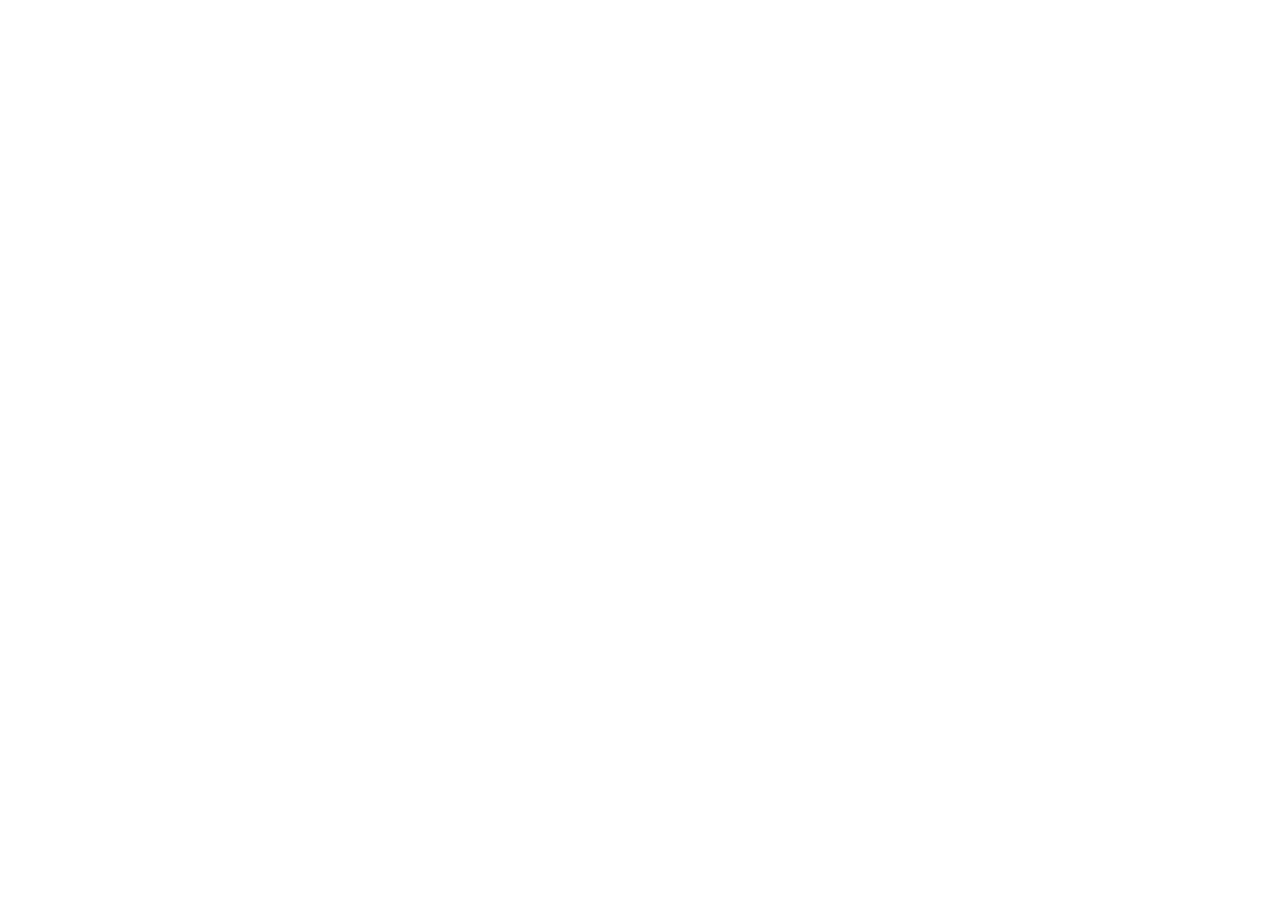
==== project-01.html @ 7f0d86ca "Add files via upload" ====
﻿<!doctype html>
<html lang="zh-CN">
<head>
  <meta charset="utf-8">
  <meta name="viewport" content="width=device-width, initial-scale=1">
  <title>鍏堣繘鍒堕€犳妧鏈?| 钂嬬褰?/title>
  <link rel="stylesheet" href="site.css">
</head>
<body>
  <header class="site-header">
    <a class="brand" href="index.html"><span>钂嬬褰?/span><span>Industrial Design Portfolio</span></a>
    <nav class="nav"><a href="index.html">棣栭〉</a><a class="active" href="projects.html">浣滃搧</a></nav>
  </header>
  <main class="page">
    <section class="page-title reveal">
      <div class="eyebrow">PROJECT 01</div>
      <h1>鍏堣繘鍒堕€?span>鎶€鏈?/span></h1>
      <p class="lead">YANGSEN 鍝佺墝绯诲垪鍒涙剰璁捐锛岄€氳繃缃戠珯浼樺寲銆佷骇鍝佹晥鏋滃浘鍜屽満鏅覆鏌撳缓绔嬪埗閫犲搧鐗岀殑涓撲笟鎰熴€?/p>
      <div class="tags"><span class="tag">鏍′紒鍚堜綔椤圭洰</span><span class="tag">缃戠珯浼樺寲</span><span class="tag">鏁版帶鏈哄簥娓叉煋</span></div>
      <nav class="project-nav"><a class="active" href="project-01.html">01</a><a href="project-02.html">02</a><a href="project-03.html">03</a><a href="project-04.html">04</a><a href="project-05.html">05</a><a href="project-06.html">06</a></nav>
    </section>
    <section class="section gallery">
      <img class="wide reveal" src="p01-cnc-hero.jpg" alt="鏁版帶鏈哄簥鍦烘櫙娓叉煋">
      <img class="reveal contain" src="p01-cnc-render.png" alt="鏁版帶鏈哄簥鏁堟灉鍥?>
      <img class="reveal" src="p01-website-screen.png" alt="缃戠珯浼樺寲鐣岄潰">
      <img class="reveal" src="p01-web-scene-a.jpeg" alt="缃戠珯鍦烘櫙 A">
      <img class="reveal" src="p01-web-scene-b.jpeg" alt="缃戠珯鍦烘櫙 B">
    </section>
  </main>
  <footer class="site-footer"><span>PROJECT 01 / YANGSEN</span><span><a href="projects.html">Back to projects</a></span></footer>
  <script src="site.js"></script>
</body>
</html>
---- site.css ----
:root {
  --bg: #070b0f;
  --panel: rgba(18, 26, 33, 0.72);
  --panel-strong: rgba(23, 34, 43, 0.92);
  --line: rgba(143, 226, 235, 0.18);
  --text: #f5f8fa;
  --muted: #8d9aa4;
  --soft: #c9d2d7;
  --cyan: #21d6e3;
  --orange: #ff6b35;
  --gold: #d6b16c;
  --max: 1180px;
}

* {
  box-sizing: border-box;
}

html {
  background: var(--bg);
  color: var(--text);
  font-family: "Inter", "Segoe UI", "Microsoft YaHei UI", "Microsoft YaHei", sans-serif;
  scroll-behavior: smooth;
}

body {
  margin: 0;
  min-height: 100vh;
  background:
    linear-gradient(90deg, rgba(255,255,255,0.035) 1px, transparent 1px) 0 0 / 84px 84px,
    linear-gradient(rgba(255,255,255,0.028) 1px, transparent 1px) 0 0 / 84px 84px,
    radial-gradient(circle at 75% 18%, rgba(33, 214, 227, 0.16), transparent 32vw),
    radial-gradient(circle at 12% 74%, rgba(255, 107, 53, 0.12), transparent 34vw),
    var(--bg);
  overflow-x: hidden;
}

body::before {
  content: "";
  position: fixed;
  inset: 0;
  pointer-events: none;
  background:
    linear-gradient(115deg, transparent 0 28%, rgba(33, 214, 227, 0.11) 29%, transparent 31% 100%),
    linear-gradient(rgba(255,255,255,0.035), rgba(255,255,255,0));
  mix-blend-mode: screen;
  opacity: 0.65;
  animation: scan 8s ease-in-out infinite alternate;
  z-index: 0;
}

a {
  color: inherit;
  text-decoration: none;
}

img {
  display: block;
  max-width: 100%;
}

.site-header {
  position: fixed;
  top: 0;
  left: 0;
  right: 0;
  z-index: 50;
  display: flex;
  align-items: center;
  justify-content: space-between;
  gap: 24px;
  padding: 22px clamp(20px, 4vw, 54px);
  background: linear-gradient(rgba(7, 11, 15, 0.84), rgba(7, 11, 15, 0.22));
  backdrop-filter: blur(16px);
}

.brand {
  display: grid;
  gap: 2px;
  font-weight: 800;
  letter-spacing: 0;
}

.brand span:last-child {
  color: var(--muted);
  font-size: 12px;
  font-weight: 600;
}

.nav {
  display: flex;
  align-items: center;
  gap: 22px;
  color: var(--soft);
  font-size: 14px;
}

.nav a {
  position: relative;
  padding: 8px 0;
}

.nav a::after {
  content: "";
  position: absolute;
  left: 0;
  right: 0;
  bottom: 0;
  height: 1px;
  background: var(--cyan);
  transform: scaleX(0);
  transform-origin: left;
  transition: transform 220ms ease;
}

.nav a:hover::after,
.nav a.active::after {
  transform: scaleX(1);
}

.page {
  position: relative;
  z-index: 1;
}

.section {
  width: min(var(--max), calc(100% - 40px));
  margin: 0 auto;
  padding: 104px 0;
}

.hero {
  min-height: 100vh;
  display: grid;
  grid-template-columns: minmax(320px, 0.78fr) minmax(360px, 1.22fr);
  align-items: center;
  gap: 36px;
  width: min(1240px, calc(100% - 40px));
  margin: 0 auto;
  padding: 120px 0 64px;
}

.hero-copy {
  padding: 28px 0;
}

.eyebrow {
  display: inline-flex;
  align-items: center;
  gap: 12px;
  margin-bottom: 28px;
  color: var(--cyan);
  font-size: 13px;
  font-weight: 800;
}

.eyebrow::before {
  content: "";
  width: 38px;
  height: 2px;
  background: var(--orange);
}

.hero h1,
.page-title h1 {
  margin: 0;
  font-size: clamp(54px, 8vw, 108px);
  line-height: 0.92;
  letter-spacing: 0;
}

.hero h1 span,
.page-title h1 span {
  display: block;
  color: transparent;
  -webkit-text-stroke: 1px rgba(245, 248, 250, 0.72);
}

.lead {
  max-width: 520px;
  margin: 28px 0 0;
  color: var(--soft);
  font-size: 19px;
  line-height: 1.72;
}

.hero-actions {
  display: flex;
  flex-wrap: wrap;
  gap: 14px;
  margin-top: 34px;
}

.button {
  display: inline-flex;
  align-items: center;
  justify-content: center;
  min-height: 46px;
  padding: 0 20px;
  border: 1px solid rgba(255,255,255,0.14);
  background: rgba(255,255,255,0.06);
  color: var(--text);
  font-weight: 800;
  transition: transform 180ms ease, border-color 180ms ease, background 180ms ease;
}

.button.primary {
  border-color: rgba(255, 107, 53, 0.7);
  background: linear-gradient(135deg, rgba(255, 107, 53, 0.9), rgba(255, 107, 53, 0.32));
}

.button:hover {
  transform: translateY(-2px);
  border-color: rgba(33, 214, 227, 0.7);
}

.hero-visual {
  position: relative;
  min-height: 620px;
  perspective: 1200px;
}

.hero-frame,
.feature-frame {
  position: relative;
  overflow: hidden;
  border: 1px solid rgba(255,255,255,0.12);
  background: rgba(255,255,255,0.05);
  box-shadow: 0 26px 100px rgba(0, 0, 0, 0.48);
}

.hero-frame {
  height: 560px;
  transform: rotateY(-8deg) rotateX(3deg);
  transform-origin: center;
}

.hero-frame img,
.feature-frame img {
  width: 100%;
  height: 100%;
  object-fit: cover;
}

.hero-frame::after,
.feature-frame::after,
.project-card::after {
  content: "";
  position: absolute;
  inset: 0;
  background: linear-gradient(110deg, transparent 0 42%, rgba(255,255,255,0.2) 48%, transparent 54% 100%);
  transform: translateX(-120%);
  animation: glint 5.8s ease-in-out infinite;
  pointer-events: none;
}

.orbital {
  position: absolute;
  border: 1px solid rgba(33, 214, 227, 0.32);
  inset: 56px -22px 30px 34px;
  transform: rotate(-7deg);
  pointer-events: none;
}

.metrics {
  position: absolute;
  left: -6px;
  bottom: 34px;
  display: grid;
  grid-template-columns: repeat(3, 1fr);
  gap: 1px;
  width: min(560px, 92%);
  border: 1px solid rgba(255,255,255,0.12);
  background: rgba(255,255,255,0.08);
  backdrop-filter: blur(18px);
}

.metric {
  padding: 18px;
  background: rgba(7, 11, 15, 0.78);
}

.metric strong {
  display: block;
  font-size: 28px;
  color: var(--text);
}

.metric span {
  color: var(--muted);
  font-size: 12px;
}

.page-title {
  width: min(var(--max), calc(100% - 40px));
  margin: 0 auto;
  padding: 154px 0 54px;
}

.page-title p {
  max-width: 740px;
}

.project-grid {
  display: grid;
  grid-template-columns: repeat(3, 1fr);
  gap: 18px;
}

.project-card {
  position: relative;
  overflow: hidden;
  min-height: 420px;
  border: 1px solid rgba(255,255,255,0.12);
  background: var(--panel);
  transition: transform 260ms ease, border-color 260ms ease;
}

.project-card:hover {
  transform: translateY(-8px);
  border-color: rgba(33, 214, 227, 0.56);
}

.project-card img {
  width: 100%;
  height: 270px;
  object-fit: cover;
  filter: saturate(0.95) contrast(1.05);
  transition: transform 500ms ease;
}

.project-card:hover img {
  transform: scale(1.05);
}

.project-card .content {
  padding: 22px;
}

.num {
  color: var(--orange);
  font-size: 13px;
  font-weight: 900;
}

.project-card h2,
.gallery-copy h2 {
  margin: 8px 0 10px;
  font-size: 28px;
  line-height: 1.18;
}

.tags {
  display: flex;
  flex-wrap: wrap;
  gap: 8px;
  margin-top: 16px;
}

.tag {
  border: 1px solid rgba(255,255,255,0.14);
  padding: 7px 10px;
  color: var(--soft);
  font-size: 12px;
  background: rgba(255,255,255,0.05);
}

.feature {
  display: grid;
  grid-template-columns: 0.78fr 1.22fr;
  gap: 44px;
  align-items: center;
}

.feature-frame {
  height: 520px;
}

.feature-frame.contain img {
  object-fit: contain;
  padding: 30px;
}

.project-nav {
  display: flex;
  gap: 10px;
  flex-wrap: wrap;
  margin-top: 24px;
}

.project-nav a {
  width: 44px;
  height: 38px;
  display: grid;
  place-items: center;
  border: 1px solid rgba(255,255,255,0.16);
  color: var(--muted);
}

.project-nav a.active,
.project-nav a:hover {
  color: var(--bg);
  background: var(--cyan);
  border-color: var(--cyan);
}

.gallery {
  display: grid;
  grid-template-columns: 1.15fr 0.85fr;
  gap: 16px;
  margin-top: 40px;
}

.gallery img {
  width: 100%;
  height: 360px;
  object-fit: cover;
  border: 1px solid rgba(255,255,255,0.12);
  background: rgba(255,255,255,0.04);
  transition: transform 280ms ease, filter 280ms ease;
}

.gallery img.contain {
  object-fit: contain;
  padding: 24px;
}

.gallery img.wide {
  grid-column: span 2;
  height: 520px;
}

.gallery img:hover {
  transform: translateY(-4px);
  filter: brightness(1.06);
}

.site-footer {
  position: relative;
  z-index: 1;
  display: flex;
  justify-content: space-between;
  gap: 20px;
  padding: 42px clamp(20px, 4vw, 54px);
  color: var(--muted);
  border-top: 1px solid rgba(255,255,255,0.1);
}

.reveal {
  opacity: 0;
  transform: translateY(28px);
  transition: opacity 620ms ease, transform 620ms ease;
}

.reveal.visible {
  opacity: 1;
  transform: translateY(0);
}

.cursor-light {
  position: fixed;
  width: 360px;
  height: 360px;
  pointer-events: none;
  border-radius: 50%;
  background: radial-gradient(circle, rgba(33,214,227,0.14), transparent 62%);
  transform: translate(-50%, -50%);
  z-index: 0;
}

@keyframes scan {
  from { transform: translateX(-4vw); opacity: 0.38; }
  to { transform: translateX(4vw); opacity: 0.78; }
}

@keyframes glint {
  0%, 42% { transform: translateX(-120%); }
  58%, 100% { transform: translateX(120%); }
}

@media (max-width: 900px) {
  .site-header {
    position: sticky;
    align-items: flex-start;
    flex-direction: column;
    padding: 18px 20px;
  }

  .nav {
    width: 100%;
    overflow-x: auto;
    gap: 16px;
    padding-bottom: 4px;
  }

  .hero,
  .feature,
  .gallery,

  .hero {
    min-height: auto;
    padding-top: 54px;
  }

  .hero-frame {
    height: 420px;
    transform: none;
  }

  .hero-visual {
    min-height: 470px;
  }

  .metrics {
    position: relative;
    left: 0;
    bottom: 0;
    width: 100%;
    grid-template-columns: 1fr;
    margin-top: 12px;
  }

  .project-grid {
    grid-template-columns: 1fr;
  }

  .feature-frame,
  .gallery img,
  .gallery img.wide {
    height: auto;
    min-height: 260px;
    grid-column: auto;
  }
}

@media (max-width: 560px) {
  .hero h1,
  .page-title h1 {
    font-size: 52px;
  }

  .section {
    padding: 64px 0;
  }

  .page-title {
    padding-top: 74px;
  }

  .project-card {
    min-height: 0;
  }

  .project-card img {
    height: 220px;
  }
}
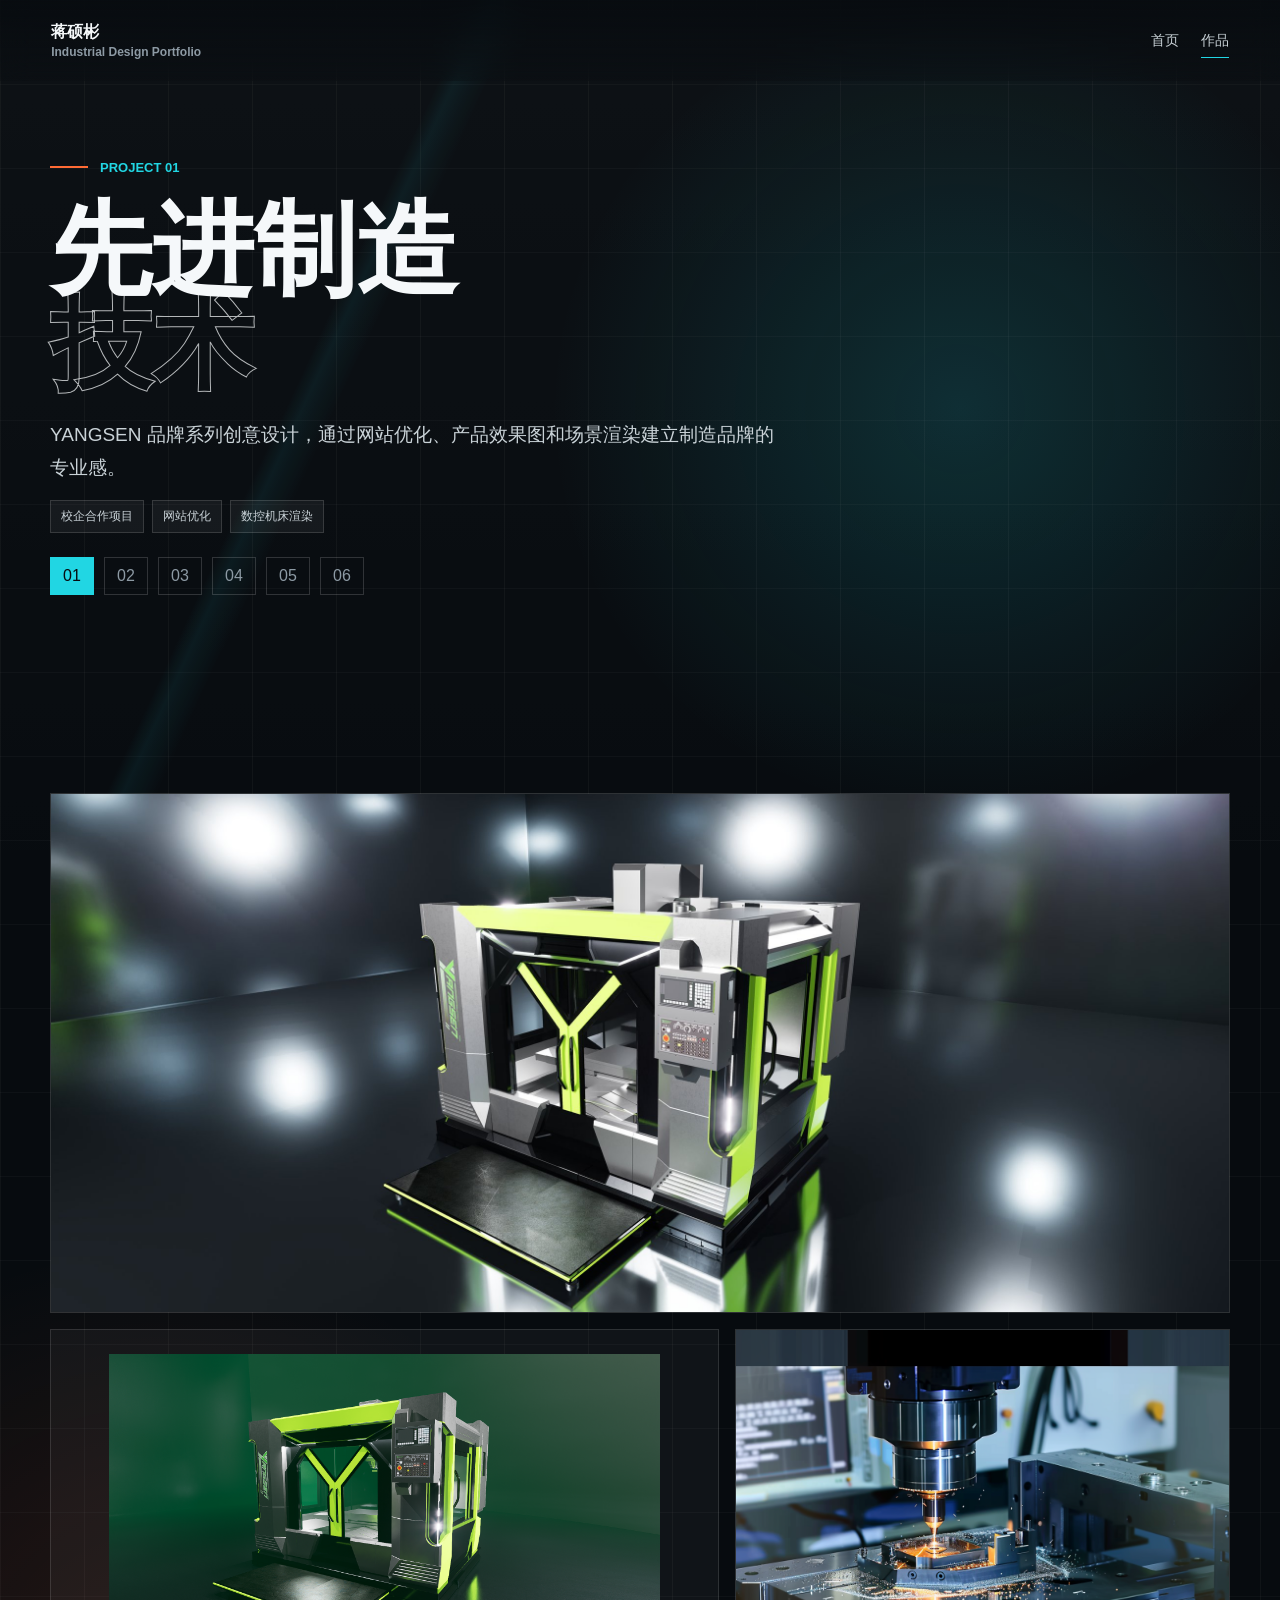
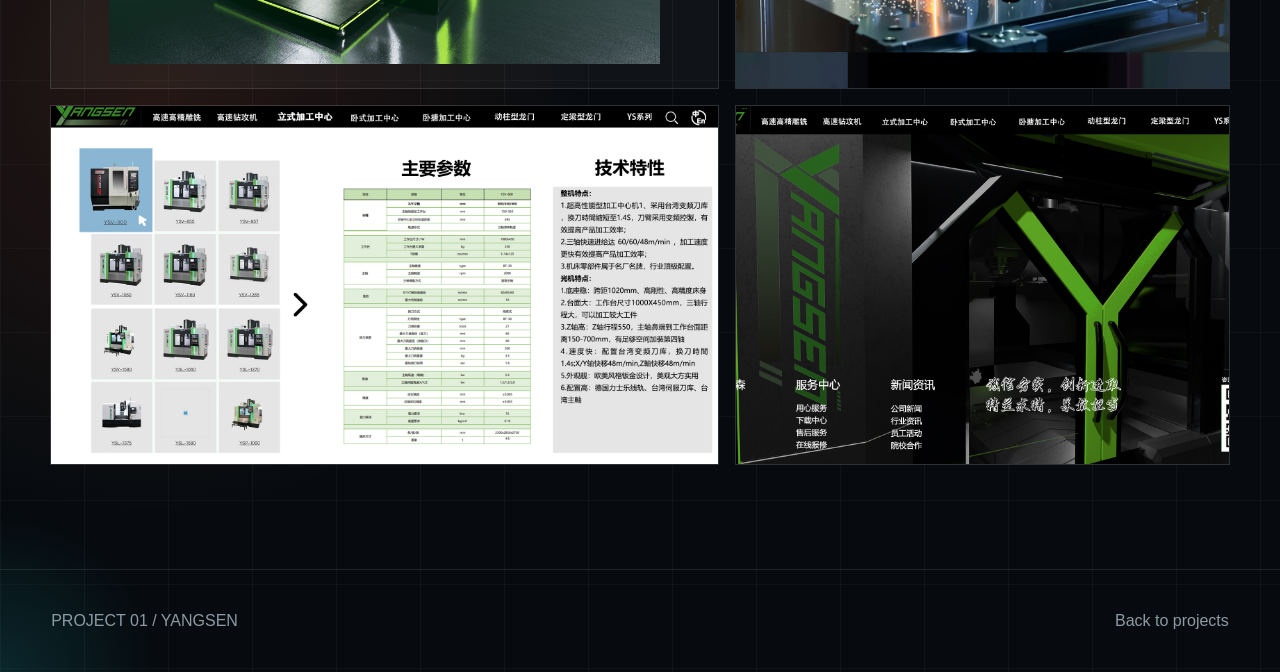
==== commit 77a98423: "Add files via upload" ====
--- a/project-01.html
+++ b/project-01.html
@@ -1,34 +1,33 @@
-﻿<!doctype html>
+<!doctype html>
 <html lang="zh-CN">
 <head>
   <meta charset="utf-8">
   <meta name="viewport" content="width=device-width, initial-scale=1">
-  <title>鍏堣繘鍒堕€犳妧鏈?| 钂嬬褰?/title>
+  <title>先进制造技术 | 蒋硕彬</title>
   <link rel="stylesheet" href="site.css">
 </head>
 <body>
   <header class="site-header">
-    <a class="brand" href="index.html"><span>钂嬬褰?/span><span>Industrial Design Portfolio</span></a>
-    <nav class="nav"><a href="index.html">棣栭〉</a><a class="active" href="projects.html">浣滃搧</a></nav>
+    <a class="brand" href="index.html"><span>蒋硕彬</span><span>Industrial Design Portfolio</span></a>
+    <nav class="nav"><a href="index.html">首页</a><a class="active" href="projects.html">作品</a></nav>
   </header>
   <main class="page">
     <section class="page-title reveal">
       <div class="eyebrow">PROJECT 01</div>
-      <h1>鍏堣繘鍒堕€?span>鎶€鏈?/span></h1>
-      <p class="lead">YANGSEN 鍝佺墝绯诲垪鍒涙剰璁捐锛岄€氳繃缃戠珯浼樺寲銆佷骇鍝佹晥鏋滃浘鍜屽満鏅覆鏌撳缓绔嬪埗閫犲搧鐗岀殑涓撲笟鎰熴€?/p>
-      <div class="tags"><span class="tag">鏍′紒鍚堜綔椤圭洰</span><span class="tag">缃戠珯浼樺寲</span><span class="tag">鏁版帶鏈哄簥娓叉煋</span></div>
+      <h1>先进制造<span>技术</span></h1>
+      <p class="lead">YANGSEN 品牌系列创意设计，通过网站优化、产品效果图和场景渲染建立制造品牌的专业感。</p>
+      <div class="tags"><span class="tag">校企合作项目</span><span class="tag">网站优化</span><span class="tag">数控机床渲染</span></div>
       <nav class="project-nav"><a class="active" href="project-01.html">01</a><a href="project-02.html">02</a><a href="project-03.html">03</a><a href="project-04.html">04</a><a href="project-05.html">05</a><a href="project-06.html">06</a></nav>
     </section>
     <section class="section gallery">
-      <img class="wide reveal" src="p01-cnc-hero.jpg" alt="鏁版帶鏈哄簥鍦烘櫙娓叉煋">
-      <img class="reveal contain" src="p01-cnc-render.png" alt="鏁版帶鏈哄簥鏁堟灉鍥?>
-      <img class="reveal" src="p01-website-screen.png" alt="缃戠珯浼樺寲鐣岄潰">
-      <img class="reveal" src="p01-web-scene-a.jpeg" alt="缃戠珯鍦烘櫙 A">
-      <img class="reveal" src="p01-web-scene-b.jpeg" alt="缃戠珯鍦烘櫙 B">
+      <img class="wide reveal" src="p01-cnc-hero.jpg" alt="数控机床场景渲染">
+      <img class="reveal contain" src="p01-cnc-render.png" alt="数控机床效果图">
+      <img class="reveal" src="p01-website-screen.png" alt="网站优化界面">
+      <img class="reveal" src="p01-web-scene-a.jpeg" alt="网站场景 A">
+      <img class="reveal" src="p01-web-scene-b.jpeg" alt="网站场景 B">
     </section>
   </main>
   <footer class="site-footer"><span>PROJECT 01 / YANGSEN</span><span><a href="projects.html">Back to projects</a></span></footer>
   <script src="site.js"></script>
 </body>
 </html>
-
